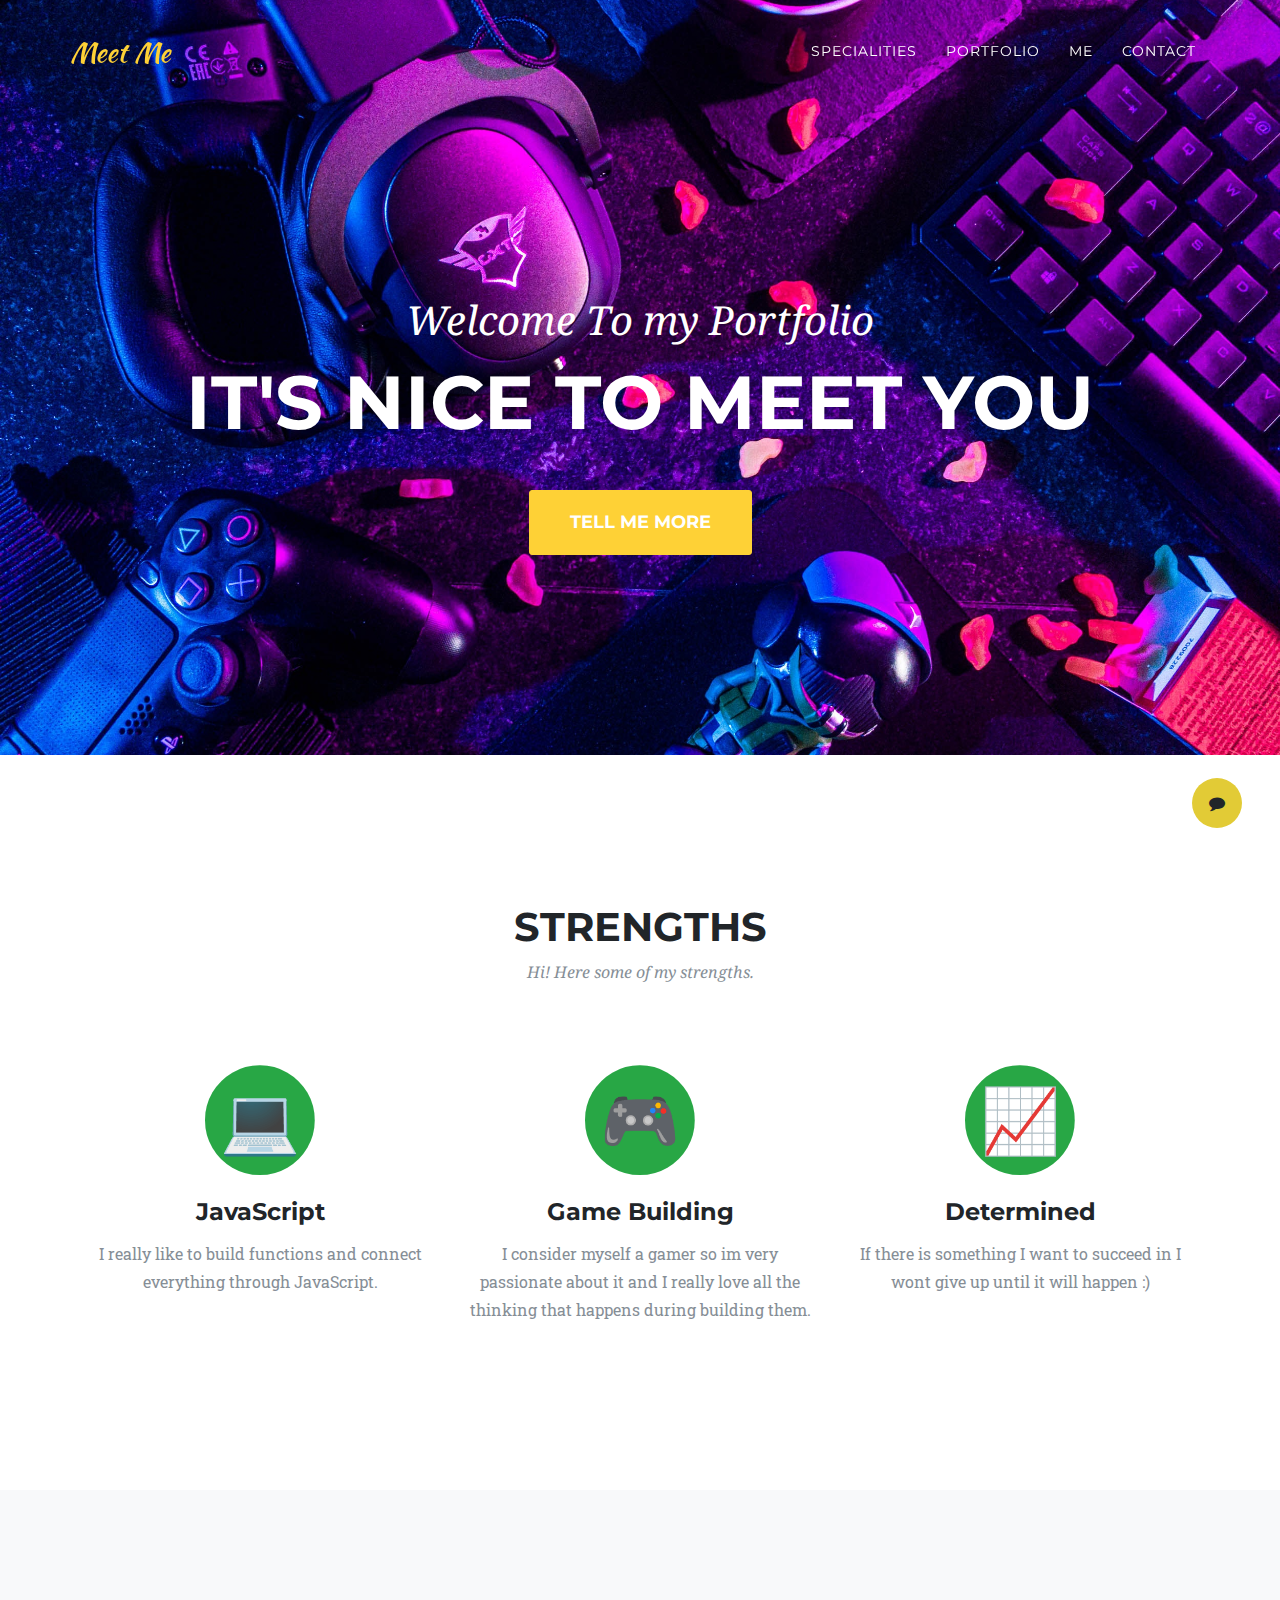
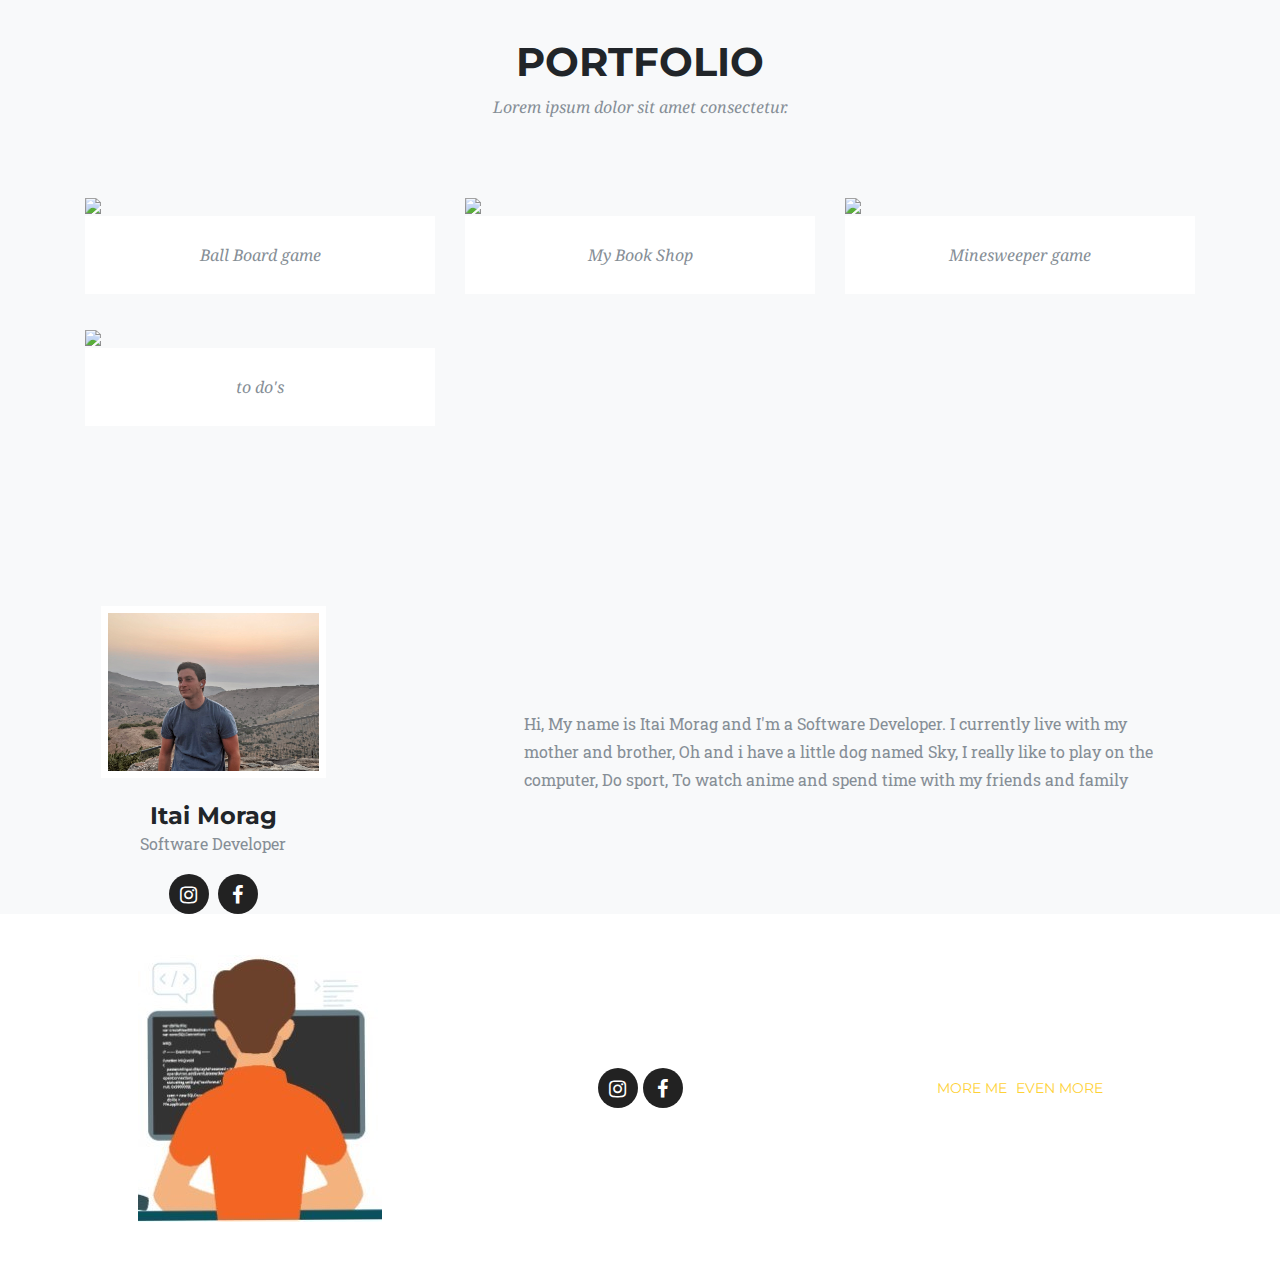
==== index.html @ d77646ec "first commit" ====
<!DOCTYPE html>
<html lang="en">

<head>

  <meta charset="utf-8">
  <meta name="viewport" content="width=device-width, initial-scale=1, shrink-to-fit=no">
  <meta name="description" content="">
  <meta name="author" content="">

  <title>Coding Academy</title>

  <!-- Bootstrap core CSS -->
  <link href="vendor/bootstrap/css/bootstrap.min.css" rel="stylesheet">

  <!-- Custom fonts for this template -->
  <link href="vendor/font-awesome/css/font-awesome.min.css" rel="stylesheet" type="text/css">
  <link href="https://fonts.googleapis.com/css?family=Montserrat:400,700" rel="stylesheet" type="text/css">
  <link href='https://fonts.googleapis.com/css?family=Kaushan+Script' rel='stylesheet' type='text/css'>
  <link href='https://fonts.googleapis.com/css?family=Droid+Serif:400,700,400italic,700italic' rel='stylesheet'
    type='text/css'>
  <link href='https://fonts.googleapis.com/css?family=Roboto+Slab:400,100,300,700' rel='stylesheet' type='text/css'>

  <!-- Custom styles for this template -->
  <link href="css/ca-gallery.css" rel="stylesheet">

</head>

<body id="page-top">
  <div class="offcanvas-btn" onclick="openCanvas()">
    <i class="fa fa-comment" aria-hidden="true"></i>
  </div>
  <aside class="offcanvas-aside bg-info">
    <!-- Contact -->
    <h4 class="my-2">Contact Me :)</h4>
    <img src="/img/phone.jpg" alt="phone picture">
    <section>
      <form class="bg-secondary">
        <div class="mb-3">
          <label for="exampleInputEmail1" class="form-label">Your Email address</label>
          <input type="email" class="form-control" id="exampleInputEmail1" aria-describedby="emailHelp">
        </div>
        <div class="mb-3">
          <label for="exampleInputSubject1" class="form-label">Subject</label>
          <input type="Message" class="form-control" id="exampleInputSubject1">
        </div>
        <div class="mb-3">
          <label for="exampleInputMessage1" class="form-label">Message Body</label>
          <input type="Message" class="form-control" id="exampleInputMessage1">
        </div>
        <button style="cursor: pointer;" type="button" class="btn btn-primary btn-add-email">Submit</button>
      </form>
    </section>

  </aside>

  <!-- Navigation -->
  <nav class="navbar navbar-expand-lg navbar-dark fixed-top" id="mainNav">
    <div class="container">
      <a class="navbar-brand js-scroll-trigger" href="#page-top">Meet Me</a>
      <button class="navbar-toggler navbar-toggler-right" type="button" data-toggle="collapse"
        data-target="#navbarResponsive" aria-controls="navbarResponsive" aria-expanded="false"
        aria-label="Toggle navigation">
        <i class="fa fa-bars"></i>
      </button>
      <div class="collapse navbar-collapse" id="navbarResponsive">
        <ul class="navbar-nav ml-auto">
          <li class="nav-item">
            <a class="nav-link js-scroll-trigger" href="#services">Specialities</a>
          </li>
          <li class="nav-item">
            <a class="nav-link js-scroll-trigger" href="#portfolio">Portfolio</a>
          </li>
          <li class="nav-item">
            <a class="nav-link js-scroll-trigger" href="#me">Me</a>
          </li>
          <li class="nav-item">
            <a class="nav-link js-scroll-trigger" href="#contact">Contact</a>
          </li>
        </ul>
      </div>
    </div>
  </nav>

  <!-- Header -->
  <header class="masthead">
    <div class="container">
      <div class="intro-text">
        <div class="intro-lead-in">Welcome To my Portfolio</div>
        <div class="intro-heading">It's Nice To Meet You</div>
        <a class="btn btn-xl js-scroll-trigger" href="#services">Tell Me More</a>
      </div>
    </div>
  </header>

  <!-- Services -->
  <a name="services"></a>
  <section>
    <div class="container">
      <div class="row">
        <div class="col-lg-12 text-center">
          <h2 class="section-heading">Strengths</h2>
          <h3 class="section-subheading text-muted">Hi! Here some of my strengths.</h3>
        </div>
      </div>
      <div class="row text-center">
        <div class="col-md-4">
          <span class="fa-stack fa-4x">
            <i class="fa fa-circle fa-stack-2x text-success"></i>
            <i class="fa fa-stack-1x fa-inverse">💻</i>
          </span>
          <h4 class="service-heading">JavaScript</h4>
          <p class="text-muted">I really like to build functions and connect everything through JavaScript.</p>
        </div>
        <div class="col-md-4">
          <span class="fa-stack fa-4x">
            <i class="fa fa-circle fa-stack-2x text-success"></i>
            <i class="fa fa-stack-1x fa-inverse">🎮</i>
          </span>
          <h4 class="service-heading">Game Building</h4>
          <p class="text-muted">I consider myself a gamer so im very passionate about it and I really love all the thinking that happens during building them.</p>
        </div>
        <div class="col-md-4">
          <span class="fa-stack fa-4x">
            <i class="fa fa-circle fa-stack-2x text-success"></i>
            <i class="fa fa-stack-1x fa-inverse">📈</i>
          </span>
          <h4 class="service-heading">Determined</h4>
          <p class="text-muted">If there is something I want to succeed in I wont give up until it will happen :)</p>
        </div>
      </div>
    </div>
  </section>

  <!-- Portfolio Grid -->
  <section class="bg-light" id="portfolio">
    <div class="container">
      <div class="row">
        <div class="col-lg-12 text-center">
          <h2 class="section-heading">Portfolio</h2>
          <h3 class="section-subheading text-muted">Lorem ipsum dolor sit amet consectetur.</h3>
        </div>
      </div>
      <div class="row portfolioContainer1"></div>
    </div>
  </section>


  <!-- Me -->
  <section class="bg-light" id="me" style="padding: 0px;">
    <div class="row">
      <div class="col-sm-4">
        <div class="team-member">
          <img class="mx-auto " src="img/My-picture.jpg" alt="">
          <h4>Itai Morag</h4>
          <p class="text-muted">Software Developer</p>
          <ul class="list-inline social-buttons">
            <li class="list-inline-item">
              <a href="https://www.instagram.com/itai_morag/">
                <i class="fa fa-instagram"></i>
              </a>
            </li>
            <li class="list-inline-item">
              <a href="https://www.facebook.com/itai.morag.3/">
                <i class="fa fa-facebook"></i>
              </a>
            </li>
          </ul>
        </div>
      </div>
      <div class="col-sm-8 flex-align-center">
        <p class="large text-muted  about-description">Hi, My name is Itai Morag and I'm a Software Developer.
          I currently live with my mother and brother, Oh and i have a little dog named Sky, I really like to play on
          the computer,
          Do sport, To watch anime and spend time with my friends and family
        </p>
      </div>
    </div>
  </section>

  <!-- Footer -->
  <footer id="contact">
    <div class="container">
      <div class="row">
        <div class="col-md-4 flex-align-center w-25 p-3">
            <img src="./img/softwareDevelopment.jpg" alt="">
          </a>
        </div>
        <div class="col-md-4 flex-align-center">
          <ul class="list-inline social-buttons flex-align-center">
            <li class="list-inline-item">
              <a href="https://www.instagram.com/itai_morag/">
                <i class="fa fa-instagram"></i>
              </a>
            </li>
            <li class="list-inline-item flex-align-center">
              <a href="https://www.facebook.com/itai.morag.3/">
                <i class="fa fa-facebook"></i>
              </a>
            </li>
          </ul>
        </div>
        <div class="col-md-4 flex-align-center">
          <ul class="list-inline quicklinks">
            <li class="list-inline-item">
              <a href="#">More Me</a>
            </li>
            <li class="list-inline-item">
              <a href="#">Even More</a>
            </li>
          </ul>
        </div>
      </div>
    </div>
  </footer>

  <!-- Portfolio Modals -->
  <div class="portfolioModalContainer"></div>



  <!-- Bootstrap core JavaScript -->
  <script src="vendor/jquery/jquery.min.js"></script>
  <script src="vendor/popper/popper.min.js"></script>
  <script src="vendor/bootstrap/js/bootstrap.min.js"></script>

  <!-- Plugin JavaScript -->
  <script src="vendor/jquery-easing/jquery.easing.min.js"></script>

  <!-- Custom scripts for this template -->
  <script src="js/ca-gallery.js"></script>
  <script src="js/offCanvas.js"></script>
  <script src="js/main.js"></script>
  <script src="js/gallery.service.js"></script>


</body>

</html>
---- css/ca-gallery.css ----
body {
    overflow-x: hidden;
    font-family: 'Roboto Slab', 'Helvetica Neue', Helvetica, Arial, sans-serif;
}
p {
    line-height: 1.75;
}
a {
    color: #fed136;
}
a.active,
a:active,
a:focus,
a:hover {
    color: #fec503;
}
h1,
h2,
h3,
h4,
h5,
h6 {
    font-weight: 700;
    font-family: 'Montserrat', 'Helvetica Neue', Helvetica, Arial, sans-serif;
    text-transform: uppercase;
}
section {
    padding: 100px 0;
}
section h2.section-heading {
    font-size: 40px;
    margin-top: 0;
    margin-bottom: 15px;
}
section h3.section-subheading {
    font-size: 16px;
    font-weight: 400;
    font-style: italic;
    margin-bottom: 75px;
    text-transform: none;
    font-family: 'Droid Serif', 'Helvetica Neue', Helvetica, Arial, sans-serif;
}
@media (min-width: 768px) {
    section {
        padding: 150px 0;
    }
}
::-moz-selection {
    background: #fed136;
    text-shadow: none;
}
::selection {
    background: #fed136;
    text-shadow: none;
}
img::selection {
    background: transparent;
}
img::-moz-selection {
    background: transparent;
}
body {
    -webkit-tap-highlight-color: #fed136;
}
.offcanvas-btn {
    z-index: 100000;
    position: fixed;
    bottom: 8%;
    right: 3%;
    height: 50px;
    width: 50px;
    background: #e2cb36;
    border-radius: 50%;
    display: flex;
    justify-content: center;
    align-items: center;
    cursor: pointer;
    margin-right: 0;
    transition: all 0.3s ease;
}
.offcanvas-btn-open {
    margin-right: 80vw;
}
.offcanvas-aside {
    position: fixed;
    height: 100%;
    background: red;
    width: 80vw;
    right: -80vw;
    z-index: 10;
    transition: all 0.3s ease;
    display: flex;
    flex-direction: column;
    align-items: center;
    justify-content: space-around;
}
.offcanvas-aside img {
    border-radius: 50%;
}
.offcanvas-aside p {
    text-align: center;
}
.offcanvas-aside .offcanvas-content-suffix {
    height: 20%;
}

@media (min-width: 575px) {
    .offcanvas-btn-open {
        margin-right: 30vw;
    }
    .offcanvas-aside {
        width: 30vw;
        right: -30vw;
    }
}
.offcanvas-aside-open {
    right: 0;
    
}

#mainNav {
    background-color: #222222;
    z-index: 5;
}
#mainNav .navbar-toggler {
    font-size: 12px;
    right: 0;
    padding: 13px;
    text-transform: uppercase;
    color: white;
    border: 0;
    background-color: #fed136;
    font-family: 'Montserrat', 'Helvetica Neue', Helvetica, Arial, sans-serif;
    text-transform: uppercase;
}
#mainNav .navbar-brand {
    color: #fed136;
    font-family: 'Kaushan Script', 'Helvetica Neue', Helvetica, Arial, cursive;
}
#mainNav .navbar-brand.active,
#mainNav .navbar-brand:active,
#mainNav .navbar-brand:focus,
#mainNav .navbar-brand:hover {
    color: #fec503;
}
#mainNav .navbar-nav .nav-item .nav-link {
    font-size: 90%;
    font-weight: 400;
    padding: 0.75em 0;
    letter-spacing: 1px;
    color: white;
    font-family: 'Montserrat', 'Helvetica Neue', Helvetica, Arial, sans-serif;
    text-transform: uppercase;
}
#mainNav .navbar-nav .nav-item .nav-link.active,
#mainNav .navbar-nav .nav-item .nav-link:hover {
    color: #fed136;
}
@media (min-width: 992px) {
    
    #mainNav {
        padding-top: 25px;
        padding-bottom: 25px;
        -webkit-transition: padding-top 0.3s, padding-bottom 0.3s;
        -moz-transition: padding-top 0.3s, padding-bottom 0.3s;
        transition: padding-top 0.3s, padding-bottom 0.3s;
        border: none;
        background-color: transparent;
    }
    #mainNav .navbar-brand {
        font-size: 1.75em;
        -webkit-transition: all 0.3s;
        -moz-transition: all 0.3s;
        transition: all 0.3s;
    }
    #mainNav .navbar-nav .nav-item .nav-link {
        padding: 1.1em 1em !important;
    }
    #mainNav.navbar-shrink {
        padding-top: 0;
        padding-bottom: 0;
        background-color: #222222;
    }
    #mainNav.navbar-shrink .navbar-brand {
        font-size: 1.25em;
        padding: 12px 0;
    }
   
}
header.masthead {
    text-align: center;
    color: white;
    background-image: url("../img/das.jpg");
    background-repeat: no-repeat;
    background-attachment: scroll;
    background-position: center center;
    -webkit-background-size: cover;
    -moz-background-size: cover;
    -o-background-size: cover;
    background-size: cover;
}
header.masthead .intro-text {
    padding-top: 150px;
    padding-bottom: 100px;
}
header.masthead .intro-text .intro-lead-in {
    font-size: 22px;
    font-style: italic;
    line-height: 22px;
    margin-bottom: 25px;
    font-family: 'Droid Serif', 'Helvetica Neue', Helvetica, Arial, sans-serif;
}
header.masthead .intro-text .intro-heading {
    font-size: 50px;
    font-weight: 700;
    line-height: 50px;
    margin-bottom: 25px;
    font-family: 'Montserrat', 'Helvetica Neue', Helvetica, Arial, sans-serif;
    text-transform: uppercase;
}
@media (min-width: 768px) {
    header.masthead .intro-text {
        padding-top: 300px;
        padding-bottom: 200px;
    }
    header.masthead .intro-text .intro-lead-in {
        font-size: 40px;
        font-style: italic;
        line-height: 40px;
        margin-bottom: 25px;
        font-family: 'Droid Serif', 'Helvetica Neue', Helvetica, Arial, sans-serif;
    }
    header.masthead .intro-text .intro-heading {
        font-size: 75px;
        font-weight: 700;
        line-height: 75px;
        margin-bottom: 50px;
        font-family: 'Montserrat', 'Helvetica Neue', Helvetica, Arial, sans-serif;
        text-transform: uppercase;
    }
}
.service-heading {
    margin: 15px 0;
    text-transform: none;
}

#portfolio .portfolio-item {
    right: 0;
    margin: 0 0 15px;
}
#portfolio .portfolio-item .portfolio-link {
    position: relative;
    display: block;
    max-width: 400px;
    margin: 0 auto;
    cursor: pointer;
}
#portfolio .portfolio-item .portfolio-link .portfolio-hover {
    position: absolute;
    width: 100%;
    height: 100%;
    -webkit-transition: all ease 0.5s;
    -moz-transition: all ease 0.5s;
    transition: all ease 0.5s;
    opacity: 0;
    background: rgba(254, 209, 54, 0.9);
}
#portfolio .portfolio-item .portfolio-link .portfolio-hover:hover {
    opacity: 1;
}
#portfolio .portfolio-item .portfolio-link .portfolio-hover .portfolio-hover-content {
    font-size: 20px;
    position: absolute;
    top: 50%;
    width: 100%;
    height: 20px;
    margin-top: -12px;
    text-align: center;
    color: white;
}
#portfolio .portfolio-item .portfolio-link .portfolio-hover .portfolio-hover-content i {
    margin-top: -12px;
}
#portfolio .portfolio-item .portfolio-link .portfolio-hover .portfolio-hover-content h3,
#portfolio .portfolio-item .portfolio-link .portfolio-hover .portfolio-hover-content h4 {
    margin: 0;
}
#portfolio .portfolio-item .portfolio-caption {
    max-width: 400px;
    margin: 0 auto;
    padding: 25px;
    text-align: center;
    background-color: white;
}
#portfolio .portfolio-item .portfolio-caption h4 {
    margin: 0;
    text-transform: none;
}
#portfolio .portfolio-item .portfolio-caption p {
    font-size: 16px;
    font-style: italic;
    margin: 0;
    font-family: 'Droid Serif', 'Helvetica Neue', Helvetica, Arial, sans-serif;
}
#portfolio * {
    z-index: 2;
}
@media (min-width: 767px) {
    #portfolio .portfolio-item {
        margin: 0 0 30px;
    }
}
.portfolio-modal .modal-dialog {
    max-width: none;
    height: 100%;
    margin: 0;
}
.portfolio-modal .modal-content {
    min-height: 100%;
    padding: 100px 0;
    text-align: center;
    border: none;
    border-radius: 0;
    background-clip: border-box;
    -webkit-box-shadow: none;
    box-shadow: none;
}
.portfolio-modal .modal-content h2 {
    font-size: 3em;
    margin-bottom: 15px;
}
.portfolio-modal .modal-content p {
    margin-bottom: 30px;
}
.portfolio-modal .modal-content p.item-intro {
    font-size: 16px;
    font-style: italic;
    margin: 20px 0 30px;
    font-family: 'Droid Serif', 'Helvetica Neue', Helvetica, Arial, sans-serif;
}
.portfolio-modal .modal-content ul.list-inline {
    margin-top: 0;
    margin-bottom: 30px;
}
.portfolio-modal .modal-content img {
    margin-bottom: 30px;
}
.portfolio-modal .modal-content button {
    cursor: pointer;
}
.portfolio-modal .close-modal {
    position: absolute;
    top: 25px;
    right: 25px;
    width: 75px;
    height: 75px;
    cursor: pointer;
    background-color: transparent;
}
.portfolio-modal .close-modal:hover {
    opacity: 0.3;
}
.portfolio-modal .close-modal .lr {
    /* Safari and Chrome */
    
    z-index: 1051;
    width: 1px;
    height: 75px;
    margin-left: 35px;
    /* IE 9 */
    
    -webkit-transform: rotate(45deg);
    -ms-transform: rotate(45deg);
    transform: rotate(45deg);
    background-color: #222222;
}
.portfolio-modal .close-modal .lr .rl {
    /* Safari and Chrome */
    
    z-index: 1052;
    width: 1px;
    height: 75px;
    /* IE 9 */
    
    -webkit-transform: rotate(90deg);
    -ms-transform: rotate(90deg);
    transform: rotate(90deg);
    background-color: #222222;
}
.portfolio-modal .modal-backdrop {
    display: none;
    opacity: 0;
}
.timeline {
    position: relative;
    padding: 0;
    list-style: none;
}
.timeline:before {
    position: absolute;
    top: 0;
    bottom: 0;
    left: 40px;
    width: 2px;
    margin-left: -1.5px;
    content: '';
    background-color: #f1f1f1;
}
.timeline > li {
    position: relative;
    min-height: 50px;
    margin-bottom: 50px;
}
.timeline > li:after,
.timeline > li:before {
    display: table;
    content: ' ';
}
.timeline > li:after {
    clear: both;
}
.timeline > li .timeline-panel {
    position: relative;
    float: right;
    width: 100%;
    padding: 0 20px 0 100px;
    text-align: left;
}
.timeline > li .timeline-panel:before {
    right: auto;
    left: -15px;
    border-right-width: 15px;
    border-left-width: 0;
}
.timeline > li .timeline-panel:after {
    right: auto;
    left: -14px;
    border-right-width: 14px;
    border-left-width: 0;
}
.timeline > li .timeline-image {
    position: absolute;
    z-index: 100;
    left: 0;
    width: 80px;
    height: 80px;
    margin-left: 0;
    text-align: center;
    color: white;
    border: 7px solid #f1f1f1;
    border-radius: 100%;
    background-color: #fed136;
}
.timeline > li .timeline-image h4 {
    font-size: 10px;
    line-height: 14px;
    margin-top: 12px;
}
.timeline > li.timeline-inverted > .timeline-panel {
    float: right;
    padding: 0 20px 0 100px;
    text-align: left;
}
.timeline > li.timeline-inverted > .timeline-panel:before {
    right: auto;
    left: -15px;
    border-right-width: 15px;
    border-left-width: 0;
}
.timeline > li.timeline-inverted > .timeline-panel:after {
    right: auto;
    left: -14px;
    border-right-width: 14px;
    border-left-width: 0;
}
.timeline > li:last-child {
    margin-bottom: 0;
}
.timeline .timeline-heading h4 {
    margin-top: 0;
    color: inherit;
}
.timeline .timeline-heading h4.subheading {
    text-transform: none;
}
.timeline .timeline-body > ul,
.timeline .timeline-body > p {
    margin-bottom: 0;
}
@media (min-width: 768px) {
    .timeline:before {
        left: 50%;
    }
    .timeline > li {
        min-height: 100px;
        margin-bottom: 100px;
    }
    .timeline > li .timeline-panel {
        float: left;
        width: 41%;
        padding: 0 20px 20px 30px;
        text-align: right;
    }
    .timeline > li .timeline-image {
        left: 50%;
        width: 100px;
        height: 100px;
        margin-left: -50px;
    }
    .timeline > li .timeline-image h4 {
        font-size: 13px;
        line-height: 18px;
        margin-top: 16px;
    }
    .timeline > li.timeline-inverted > .timeline-panel {
        float: right;
        padding: 0 30px 20px 20px;
        text-align: left;
    }
}
@media (min-width: 992px) {
    .timeline > li {
        min-height: 150px;
    }
    .timeline > li .timeline-panel {
        padding: 0 20px 20px;
    }
    .timeline > li .timeline-image {
        width: 150px;
        height: 150px;
        margin-left: -75px;
    }
    .timeline > li .timeline-image h4 {
        font-size: 18px;
        line-height: 26px;
        margin-top: 30px;
    }
    .timeline > li.timeline-inverted > .timeline-panel {
        padding: 0 20px 20px;
    }
}
@media (min-width: 1200px) {
    .timeline > li {
        min-height: 170px;
    }
    .timeline > li .timeline-panel {
        padding: 0 20px 20px 100px;
    }
    .timeline > li .timeline-image {
        width: 170px;
        height: 170px;
        margin-left: -85px;
    }
    .timeline > li .timeline-image h4 {
        margin-top: 40px;
    }
    .timeline > li.timeline-inverted > .timeline-panel {
        padding: 0 100px 20px 20px;
    }
}
.team-member {
    text-align: center;
}
.team-member img {
    width: 225px;
    /* height: 225px; */
    border: 7px solid white;
}
.team-member h4 {
    margin-top: 25px;
    margin-bottom: 0;
    text-transform: none;
}
.team-member p {
    margin-top: 0;
}
.about-description {
    max-width: 80%;
}
@media (max-width: 800px) {
    .about-description {
        text-align: center;
        margin-top: 1rem;
        margin-bottom: 1rem;
    }
}
footer {
    padding: 25px 0;
    text-align: center;
}
footer span.copyright {
    font-size: 90%;
    line-height: 40px;
    text-transform: none;
    font-family: 'Montserrat', 'Helvetica Neue', Helvetica, Arial, sans-serif;
    text-transform: uppercase;
}
footer ul.quicklinks {
    font-size: 90%;
    line-height: 40px;
    margin-bottom: 0;
    text-transform: none;
    font-family: 'Montserrat', 'Helvetica Neue', Helvetica, Arial, sans-serif;
    text-transform: uppercase;
}
ul.social-buttons {
    margin-bottom: 0;
}
ul.social-buttons li a {
    font-size: 20px;
    line-height: 40px;
    display: block;
    width: 40px;
    height: 40px;
    -webkit-transition: all 0.3s;
    -moz-transition: all 0.3s;
    transition: all 0.3s;
    color: white;
    border-radius: 100%;
    outline: none;
    background-color: #222222;
}
ul.social-buttons li a:active,
ul.social-buttons li a:focus,
ul.social-buttons li a:hover {
    background-color: #fed136;
}
.flex-align-center {
    display: flex;
    justify-content: center;
    align-items: center;
}
.text-primary {
    color: #fed136 !important;
}
.btn-primary {
    font-weight: 700;
    color: white;
    border-color: #fed136;
    background-color: #fed136;
    font-family: 'Montserrat', 'Helvetica Neue', Helvetica, Arial, sans-serif;
    text-transform: uppercase;
}
.btn-primary.focus,
.btn-primary:focus {
    color: white;
    border-color: #b48b01;
    background-color: #fec503;
}
.btn-primary:hover {
    color: white;
    border-color: #f6bf01;
    background-color: #fec503;
}
.btn-primary.active,
.btn-primary:active,
.open > .btn-primary.dropdown-toggle {
    color: white;
    border-color: #f6bf01;
    background-color: #fec503;
}
.btn-primary.active.focus,
.btn-primary.active:focus,
.btn-primary.active:hover,
.btn-primary:active.focus,
.btn-primary:active:focus,
.btn-primary:active:hover,
.open > .btn-primary.dropdown-toggle.focus,
.open > .btn-primary.dropdown-toggle:focus,
.open > .btn-primary.dropdown-toggle:hover {
    color: white;
    border-color: #b48b01;
    background-color: #dcab01;
}
.btn-primary.active,
.btn-primary:active,
.open > .btn-primary.dropdown-toggle {
    background-image: none;
}
.btn-primary.disabled.focus,
.btn-primary.disabled:focus,
.btn-primary.disabled:hover,
.btn-primary[disabled].focus,
.btn-primary[disabled]:focus,
.btn-primary[disabled]:hover,
fieldset[disabled] .btn-primary.focus,
fieldset[disabled] .btn-primary:focus,
fieldset[disabled] .btn-primary:hover {
    border-color: #fed136;
    background-color: #fed136;
}
.btn-primary .badge {
    color: #fed136;
    background-color: white;
}
.btn-xl {
    font-size: 18px;
    font-weight: 700;
    padding: 20px 40px;
    border-radius: 3px;
    color: white;
    border-color: #fed136;
    background-color: #fed136;
    font-family: 'Montserrat', 'Helvetica Neue', Helvetica, Arial, sans-serif;
    text-transform: uppercase;
}
.btn-xl.focus,
.btn-xl:focus {
    color: white;
    border-color: #b48b01;
    background-color: #fec503;
}
.btn-xl:hover {
    color: white;
    border-color: #f6bf01;
    background-color: #fec503;
}
.btn-xl.active,
.btn-xl:active,
.open > .btn-xl.dropdown-toggle {
    color: white;
    border-color: #f6bf01;
    background-color: #fec503;
}
.btn-xl.active.focus,
.btn-xl.active:focus,
.btn-xl.active:hover,
.btn-xl:active.focus,
.btn-xl:active:focus,
.btn-xl:active:hover,
.open > .btn-xl.dropdown-toggle.focus,
.open > .btn-xl.dropdown-toggle:focus,
.open > .btn-xl.dropdown-toggle:hover {
    color: white;
    border-color: #b48b01;
    background-color: #dcab01;
}
.btn-xl.active,
.btn-xl:active,
.open > .btn-xl.dropdown-toggle {
    background-image: none;
}
.btn-xl.disabled.focus,
.btn-xl.disabled:focus,
.btn-xl.disabled:hover,
.btn-xl[disabled].focus,
.btn-xl[disabled]:focus,
.btn-xl[disabled]:hover,
fieldset[disabled] .btn-xl.focus,
fieldset[disabled] .btn-xl:focus,
fieldset[disabled] .btn-xl:hover {
    border-color: #fed136;
    background-color: #fed136;
}
.btn-xl .badge {
    color: #fed136;
    background-color: white;
}

/* reset bootstrap*/
.row {
    margin-right: 0;
    margin-left: 0;
}

.container {
    padding-right: 0;
    padding-left: 0;
}
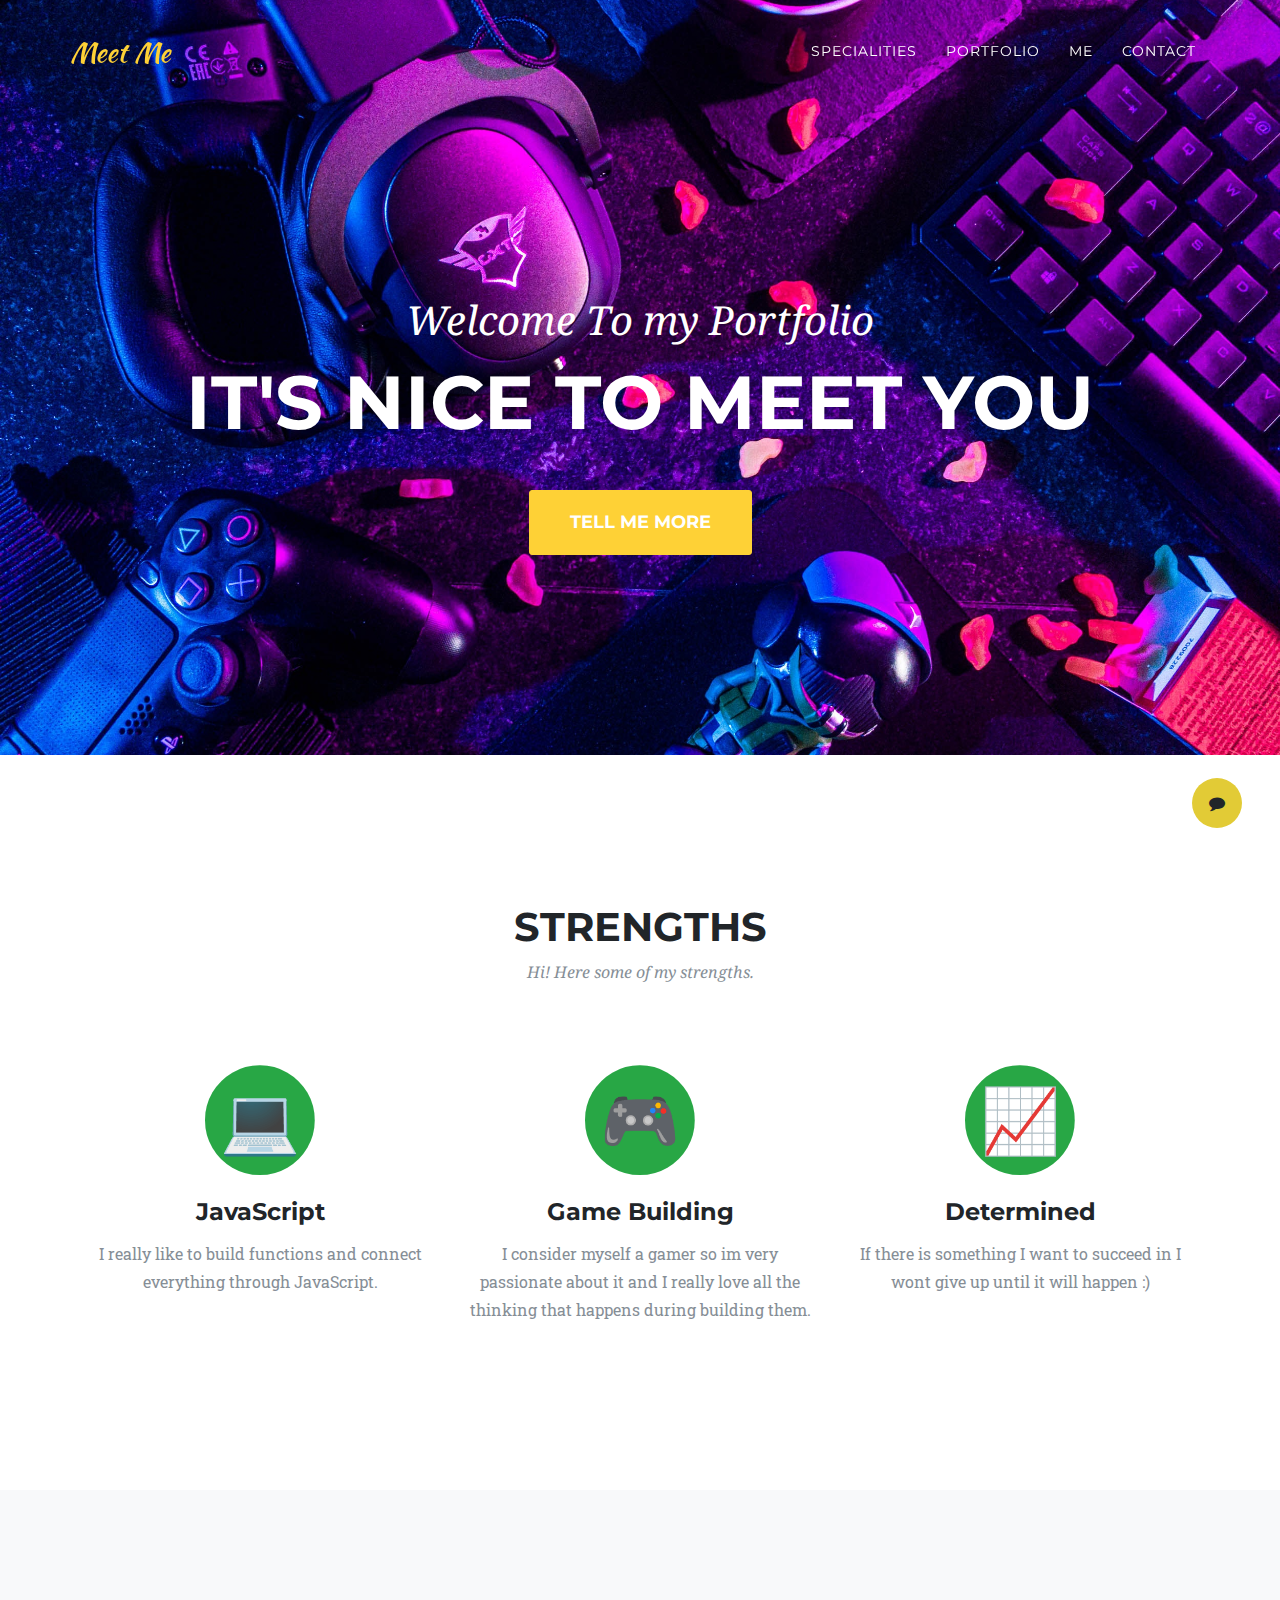
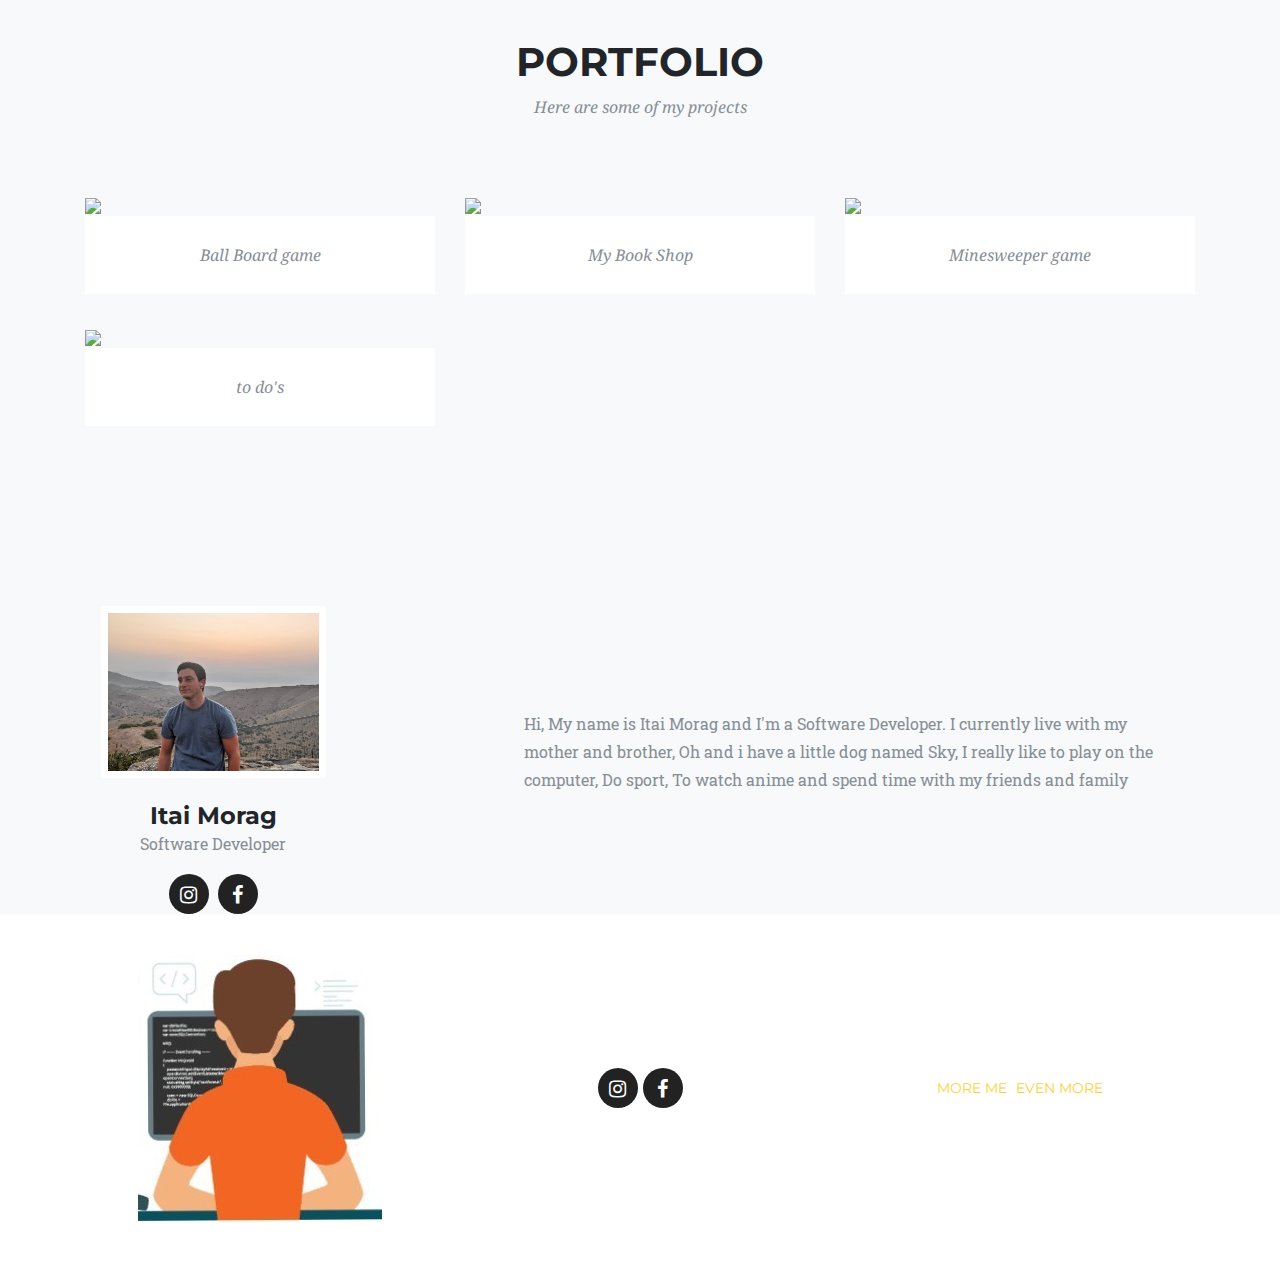
==== commit 85fa4023: "third commit" ====
--- a/index.html
+++ b/index.html
@@ -33,7 +33,7 @@
   <aside class="offcanvas-aside bg-info">
     <!-- Contact -->
     <h4 class="my-2">Contact Me :)</h4>
-    <img src="/img/phone.jpg" alt="phone picture">
+    <img src="/img/phone.jpg" alt="phone picture" style="width:50%;">
     <section>
       <form class="bg-secondary">
         <div class="mb-3">
@@ -138,7 +138,7 @@
       <div class="row">
         <div class="col-lg-12 text-center">
           <h2 class="section-heading">Portfolio</h2>
-          <h3 class="section-subheading text-muted">Lorem ipsum dolor sit amet consectetur.</h3>
+          <h3 class="section-subheading text-muted">Here are some of my projects</h3>
         </div>
       </div>
       <div class="row portfolioContainer1"></div>
